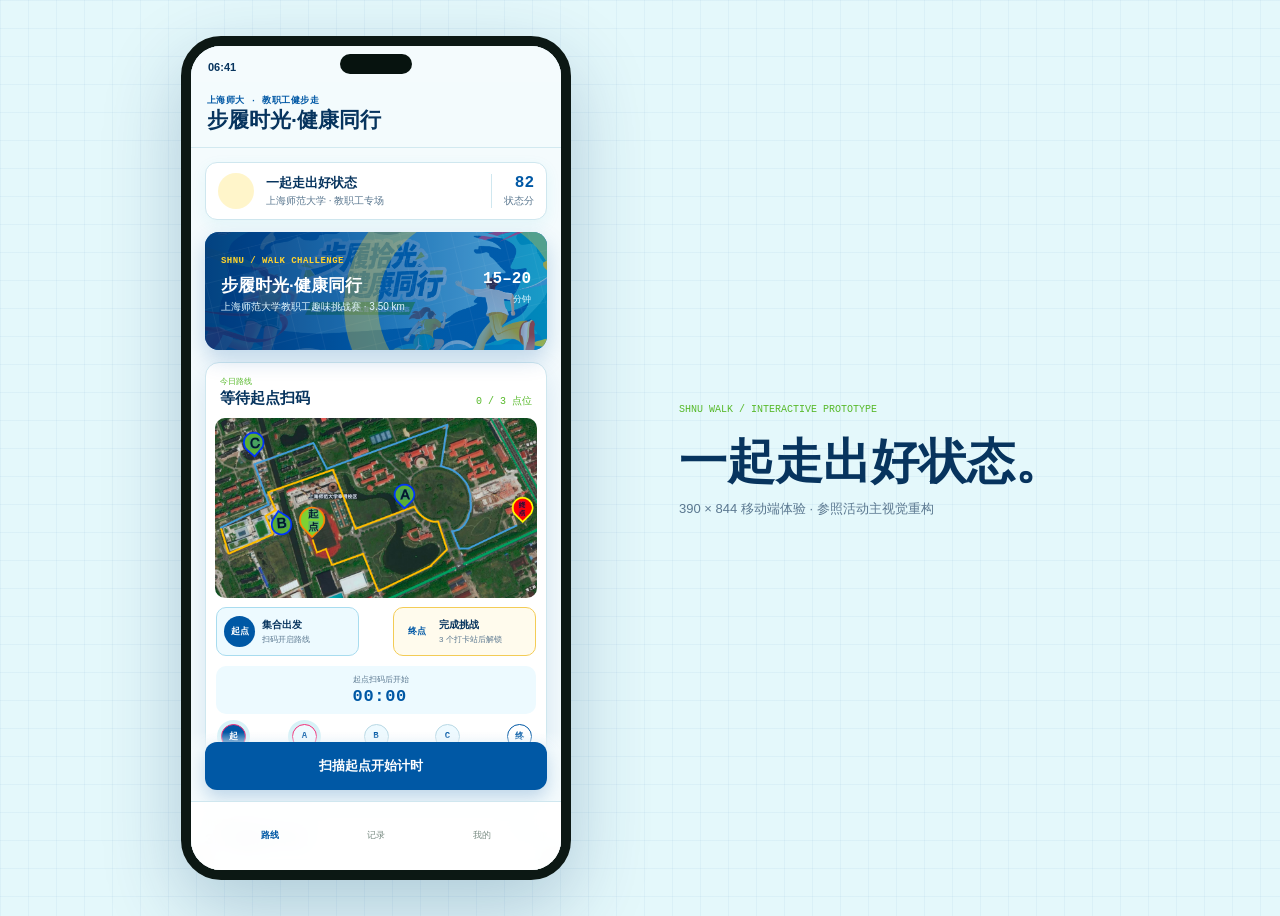
==== ui-prototype/index.html @ 73e2883b "feat: update health walk branding UI and check-in flow Migrate the mini program AppID and cloud envi" ====
<!doctype html>
<html lang="zh-CN">
  <head>
    <meta charset="UTF-8" />
    <meta name="viewport" content="width=device-width, initial-scale=1, viewport-fit=cover" />
    <meta name="theme-color" content="#f4fbfd" />
    <title>步履时光·健康同行</title>
    <link rel="stylesheet" href="./styles.css" />
  </head>
  <body>
    <main class="stage">
      <section class="phone" aria-label="步履时光·健康同行 H5 原型">
        <div class="phone-status" aria-hidden="true">
          <span id="statusTime">12:42</span>
          <div class="status-icons">
            <i data-lucide="signal"></i><i data-lucide="wifi"></i><i data-lucide="battery-full"></i>
          </div>
        </div>

        <div class="app-viewport" id="appViewport">
          <section class="screen is-active" data-screen="route" aria-label="活动路线">
            <header class="app-header">
              <div>
                <p class="eyebrow">上海师大 · 教职工健步走</p>
                <h1>步履时光·健康同行</h1>
              </div>
              <button class="icon-button avatar-button" data-action="profile" aria-label="打开个人中心" title="个人中心">
                <i data-lucide="user-round"></i>
              </button>
            </header>

            <div class="content route-content">
              <section class="weather-strip">
                <div class="weather-icon"><i data-lucide="sun"></i></div>
                <div>
                    <strong>一起走出好状态</strong>
                    <span>上海师范大学 · 教职工专场</span>
                </div>
                <div class="weather-score"><b>82</b><span>状态分</span></div>
              </section>

              <section class="challenge-banner">
                <div class="banner-copy">
                  <span class="mono-label">SHNU / WALK CHALLENGE</span>
                  <h2>步履时光·健康同行</h2>
                  <p>上海师范大学教职工趣味挑战赛 · 3.50 km</p>
                </div>
                <div class="time-badge"><b>15–20</b><span>分钟</span></div>
                <div class="banner-grid" aria-hidden="true"></div>
              </section>

              <section class="map-card">
                <div class="section-heading">
                  <div><span class="section-kicker">今日路线</span><h3 id="routeProgressTitle">准备出发</h3></div>
                  <span class="progress-count" id="progressCount">0 / 3 点位</span>
                </div>
                <div class="route-map" aria-label="上海师范大学校区健步走路线图">
                  <img class="route-map-image" src="./assets/shnu-route-map.png" alt="上海师范大学校区健步走路线图，含起点、三个趣味打卡站和终点" />
                </div>
                <div class="route-endpoints" aria-label="路线起终点">
                  <div class="endpoint-card endpoint-start"><span class="endpoint-badge">起点</span><div><strong>集合出发</strong><small>扫码开启路线</small></div></div>
                  <i class="endpoint-arrow" data-lucide="arrow-right" aria-hidden="true"></i>
                  <div class="endpoint-card endpoint-finish"><span class="endpoint-badge">终点</span><div><strong>完成挑战</strong><small>3 个打卡站后解锁</small></div></div>
                </div>
                <div class="route-timer" aria-live="polite"><i data-lucide="timer"></i><div><span id="timingStatus">起点扫码后开始</span><strong data-route-time>00:00</strong></div></div>
                <div class="route-flow" aria-label="完整打卡流程">
                  <span class="flow-node flow-start"><b>起</b><small>起点</small></span><i data-lucide="chevron-right"></i>
                  <span class="flow-node"><b>A</b><small>起步站</small></span><i data-lucide="chevron-right"></i>
                  <span class="flow-node"><b>B</b><small>途中站</small></span><i data-lucide="chevron-right"></i>
                  <span class="flow-node"><b>C</b><small>终点站</small></span><i data-lucide="chevron-right"></i>
                  <span class="flow-node flow-finish"><b>终</b><small>终点</small></span>
                </div>
                <div class="map-hint"><i data-lucide="scan-line"></i><span>起点 → A 起步站 → B 途中站 → C 终点站 → 终点</span></div>
              </section>

              <section class="station-section">
                <div class="section-heading compact">
                  <div><span class="section-kicker">沿途任务</span><h3>3 个趣味打卡点</h3></div>
                  <button class="text-button" data-action="demo-complete">演示完赛</button>
                </div>
                <div class="station-list" id="stationList"></div>
              </section>
            </div>

            <div class="sticky-cta">
              <button class="primary-button" data-action="start-route">
                <span id="routeCtaLabel">开始漫步</span><i data-lucide="arrow-up-right"></i>
              </button>
            </div>
          </section>

          <section class="screen" data-screen="upload" aria-label="照片上传">
            <header class="app-header sub-header">
              <button class="icon-button" data-action="back-route" aria-label="返回路线" title="返回"><i data-lucide="chevron-left"></i></button>
              <div class="sub-title"><h1>上传打卡照片</h1><p id="uploadSubtitle">点位 1 · 起步站：托球平衡挑战</p></div>
              <span class="header-step" id="uploadStep">1/3</span>
            </header>
            <div class="content upload-content">
              <section class="upload-intro">
                <span class="mono-label dark">CHECK-IN PHOTO / 拍照即完成</span>
                <h2>拍照上传，完成点位</h2>
                <p>扫码成功后直接拍照提交，无需额外步骤。</p>
              </section>
              <label class="photo-stage" for="photoInput" id="photoStage">
                <input id="photoInput" type="file" accept="image/*" capture="environment" hidden />
                <img id="photoPreview" alt="已选择的打卡照片预览" />
                <div class="photo-placeholder" id="photoPlaceholder">
                  <div class="photo-sun"></div>
                  <div class="photo-mountain mountain-one"></div>
                  <div class="photo-mountain mountain-two"></div>
                  <div class="mini-person"><span></span></div>
                  <div class="camera-prompt"><i data-lucide="camera"></i><strong>拍照或从相册选择</strong><span>JPG / PNG，单张不超过 10MB</span></div>
                </div>
              </label>
              <section class="photo-tips">
                <h3>拍照小贴士</h3>
                <div class="tips-grid">
                  <div><i data-lucide="focus"></i><span>现场清晰<br />人物完整</span></div>
                  <div><i data-lucide="users-round"></i><span>光线充足<br />画面稳定</span></div>
                  <div><i data-lucide="eye-off"></i><span>避开工牌<br />敏感信息</span></div>
                </div>
              </section>
              <label class="privacy-check"><input type="checkbox" id="privacyCheck" checked /><span class="checkmark"><i data-lucide="check"></i></span><span>仅用于本次健康打卡记录，不会公开展示</span></label>
            </div>
            <div class="sticky-cta">
              <button class="primary-button" data-action="submit-point"><span>上传并完成点位</span><i data-lucide="upload"></i></button>
            </div>
          </section>

          <section class="screen" data-screen="certificate" aria-label="完赛凭证">
            <header class="app-header sub-header">
              <button class="icon-button" data-action="back-route" aria-label="返回路线" title="返回"><i data-lucide="chevron-left"></i></button>
              <div class="sub-title"><h1>完赛凭证</h1><p>SHNU WALK 2026</p></div>
              <button class="icon-button" data-action="share" aria-label="分享凭证" title="分享"><i data-lucide="share-2"></i></button>
            </header>
            <div class="content certificate-content">
              <section class="certificate-card" id="certificateCard">
                <div class="certificate-top">
                  <span class="mono-label">SHNU WALK / CHALLENGE COMPLETE</span>
                  <h2>步履时光·健康同行</h2>
                  <p>上海师范大学教职工趣味挑战赛 · 3.50 km · 3/3 点位完成</p>
                  <div class="complete-seal"><i data-lucide="check"></i></div>
                </div>
                <div class="certificate-body">
                  <p class="certificate-id">PATCH-WALK-<span id="certificateId">260804</span></p>
                  <div class="score-big"><b>3/3</b><span>打卡完成</span></div>
                  <div class="certificate-stations" id="certificateStations"></div>
                  <p class="certificate-note">上海师大校园 · 一起走出好状态</p>
                  <div class="certificate-meta"><span>完成时间 <b id="completeTime">12:42</b></span><span>用时 <b id="completeDuration">00:00</b></span><span>路程 <b>3.50 km</b></span></div>
                  <div class="certificate-footer">HEALTH STATUS: RELEASED ✓</div>
                </div>
              </section>
              <div class="certificate-actions">
                <button class="secondary-button" data-action="download"><i data-lucide="download"></i><span>保存凭证</span></button>
                <button class="secondary-button" data-action="share"><i data-lucide="send"></i><span>分享给同事</span></button>
              </div>
              <button class="primary-button inline-primary" data-action="back-route"><span>返回活动首页</span><i data-lucide="home"></i></button>
            </div>
          </section>

          <section class="screen" data-screen="records" aria-label="运动记录">
            <header class="app-header">
              <div><p class="eyebrow">SHNU WALK LOG</p><h1>运动记录</h1></div>
              <button class="icon-button" aria-label="筛选记录" title="筛选"><i data-lucide="sliders-horizontal"></i></button>
            </header>
            <div class="content records-content">
              <section class="week-summary">
                <div class="summary-copy"><span>本周健康能量</span><strong id="weeklyEnergy">120</strong><small>ENERGY POINTS</small></div>
                <div class="energy-ring"><span id="ringValue">60%</span></div>
              </section>
              <section class="metric-grid">
                <div><i data-lucide="route"></i><strong id="totalDistance">0.0</strong><span>累计公里</span></div>
                <div><i data-lucide="flame"></i><strong id="totalCalories">68</strong><span>活力消耗</span></div>
                <div><i data-lucide="badge-check"></i><strong id="totalPoints">3</strong><span>完成点位</span></div>
              </section>
              <section class="calendar-panel">
                <div class="section-heading compact"><div><span class="section-kicker">AUGUST</span><h3>本月节奏</h3></div><span>2026.08</span></div>
                <div class="week-labels"><span>一</span><span>二</span><span>三</span><span>四</span><span>五</span><span>六</span><span>日</span></div>
                <div class="week-dots"><button>3</button><button class="today done">4</button><button>5</button><button>6</button><button>7</button><button>8</button><button>9</button></div>
              </section>
              <section class="history-section">
                <div class="section-heading compact"><div><span class="section-kicker">RECENT</span><h3>最近活动</h3></div></div>
                <article class="history-item">
                  <div class="history-date"><b>04</b><span>AUG</span></div>
                  <div><strong>步履时光·健康同行</strong><span>3.50 km · 45 分钟</span></div>
                  <span class="history-status">完成</span>
                </article>
                <article class="history-item muted">
                  <div class="history-date"><b>31</b><span>JUL</span></div>
                  <div><strong>园区活力路线</strong><span>2.80 km · 36 分钟</span></div>
                  <span class="history-status">完成</span>
                </article>
              </section>
            </div>
          </section>

          <section class="screen" data-screen="profile" aria-label="个人中心">
            <header class="app-header profile-header">
              <div><p class="eyebrow">SHNU WALK / 我的</p><h1>个人中心</h1></div>
              <button class="icon-button" aria-label="设置" title="设置"><i data-lucide="settings"></i></button>
            </header>
            <div class="content profile-content">
              <section class="profile-hero">
                <div class="large-avatar">林</div>
                <div><h2>林小跑</h2><p>产品设计部 · 活力探索者</p><span>连续打卡 6 天</span></div>
                <i data-lucide="chevron-right"></i>
              </section>
              <section class="level-panel">
                <div class="level-head"><span>当前等级</span><b>LV. 04 绿道行者</b></div>
                <div class="level-track"><span></span></div>
                <div class="level-foot"><span>680 / 800 活力值</span><span>距升级还差 120</span></div>
              </section>
              <section class="badge-section">
                <div class="section-heading compact"><div><span class="section-kicker">BADGES</span><h3>我的徽章</h3></div><span>5 枚</span></div>
                <div class="badge-grid">
                  <div><span class="badge-icon lime"><i data-lucide="footprints"></i></span><b>初次出发</b></div>
                  <div><span class="badge-icon blue"><i data-lucide="zap"></i></span><b>能量满格</b></div>
                  <div><span class="badge-icon coral"><i data-lucide="sunrise"></i></span><b>晨光同行</b></div>
                  <div><span class="badge-icon locked"><i data-lucide="lock-keyhole"></i></span><b>等待解锁</b></div>
                </div>
              </section>
              <section class="settings-list">
                <button><span class="setting-icon"><i data-lucide="bell"></i></span><span>活动提醒</span><small>工作日 12:15</small><i data-lucide="chevron-right"></i></button>
                <button><span class="setting-icon"><i data-lucide="shield"></i></span><span>隐私与照片</span><small>仅自己可见</small><i data-lucide="chevron-right"></i></button>
                <button data-action="reset-progress"><span class="setting-icon"><i data-lucide="rotate-ccw"></i></span><span>重置演示进度</span><small>重新体验流程</small><i data-lucide="chevron-right"></i></button>
              </section>
            </div>
          </section>
        </div>

        <nav class="bottom-nav" id="bottomNav" aria-label="主导航">
          <button class="is-active" data-tab="route"><i data-lucide="map"></i><span>路线</span></button>
          <button data-tab="records"><i data-lucide="chart-no-axes-column-increasing"></i><span>记录</span></button>
          <button data-tab="profile"><i data-lucide="user-round"></i><span>我的</span></button>
        </nav>

        <div class="sheet-backdrop" id="sheetBackdrop"></div>
        <section class="bottom-sheet" id="scanSheet" aria-modal="true" role="dialog" aria-labelledby="scanTitle">
          <div class="sheet-handle"></div>
          <button class="sheet-close icon-button" data-action="close-sheet" aria-label="关闭" title="关闭"><i data-lucide="x"></i></button>
          <div class="scan-visual">
            <div class="scan-phone"><i data-lucide="scan-line"></i><span class="scan-chip">QR</span></div>
            <span class="scan-wave wave-1"></span><span class="scan-wave wave-2"></span><span class="scan-wave wave-3"></span>
          </div>
          <span class="mono-label dark">QR SCAN / CHECK IN</span>
          <h2 id="scanTitle">扫描点位二维码</h2>
          <p id="scanDescription">请对准当前点位标牌上的二维码，扫码成功后直接拍照上传。</p>
          <button class="primary-button" data-action="simulate-scan"><span id="scanActionLabel">模拟扫码打卡</span><i data-lucide="scan-line"></i></button>
          <button class="sheet-link" data-action="close-sheet">返回路线</button>
        </section>

        <section class="bottom-sheet success-sheet" id="successSheet" aria-modal="true" role="dialog" aria-labelledby="successTitle">
          <div class="sheet-handle"></div>
          <div class="success-mark"><i data-lucide="check"></i></div>
          <span class="mono-label dark">POINT CLEARED</span>
          <h2 id="successTitle">点位完成</h2>
          <p id="successDescription">照片已上传，继续沿路线前往下一站。</p>
          <div class="success-progress"><span id="successProgressBar"></span></div>
          <button class="primary-button" data-action="continue-route"><span id="continueLabel">查看下一站</span><i data-lucide="arrow-right"></i></button>
        </section>

        <div class="toast" id="toast" role="status"><i data-lucide="check-circle-2"></i><span>已完成</span></div>
      </section>
      <aside class="prototype-note">
        <span>SHNU WALK / INTERACTIVE PROTOTYPE</span>
        <strong>一起走出好状态。</strong>
        <p>390 × 844 移动端体验 · 参照活动主视觉重构</p>
      </aside>
    </main>

    <script src="./assets/lucide.min.js"></script>
    <script src="./app.js"></script>
  </body>
</html>
---- ui-prototype/styles.css ----
:root {
  --ink: #07345e;
  --deep: #0058a5;
  --green: #57b92a;
  --lime: #ffd22e;
  --lime-soft: #fff2ad;
  --mint: #d9f4f7;
  --paper: #f4fbfd;
  --white: #ffffff;
  --line: #cfe7ef;
  --muted: #5b7890;
  --coral: #f32d79;
  --blue: #21b9d2;
  --sky: #80c0e0;
  --orange: #f3a20a;
  --cream: #fff5ca;
  --shadow: 0 10px 28px rgba(0, 88, 165, 0.13);
  --sans: "Noto Sans SC", "Microsoft YaHei", sans-serif;
  --mono: "DM Mono", Consolas, monospace;
}

* { box-sizing: border-box; }
html, body { margin: 0; min-height: 100%; background: #dff5fa; color: var(--ink); font-family: var(--sans); letter-spacing: 0; }
button, input { font: inherit; }
button { color: inherit; }
svg { display: block; }

.stage {
  min-height: 100vh;
  display: grid;
  grid-template-columns: minmax(390px, 430px) minmax(240px, 420px);
  align-items: center;
  justify-content: center;
  gap: 68px;
  padding: 36px;
  background-color: #e4f8fb;
  background-image: linear-gradient(rgba(0, 88, 165, 0.045) 1px, transparent 1px), linear-gradient(90deg, rgba(0, 88, 165, 0.045) 1px, transparent 1px);
  background-size: 28px 28px;
  overflow: hidden;
}

.phone {
  position: relative;
  width: min(390px, calc(100vw - 28px));
  height: min(844px, calc(100vh - 44px));
  min-height: 650px;
  overflow: hidden;
  border: 10px solid #0c1814;
  border-radius: 40px;
  background: var(--paper);
  box-shadow: 0 28px 80px rgba(0, 55, 105, 0.24), 0 2px 0 #2f688b inset;
}

.phone::before {
  content: "";
  position: absolute;
  z-index: 30;
  top: 8px;
  left: 50%;
  width: 72px;
  height: 20px;
  transform: translateX(-50%);
  border-radius: 12px;
  background: #07130f;
}

.phone-status {
  position: absolute;
  inset: 0 0 auto 0;
  z-index: 25;
  height: 36px;
  display: flex;
  align-items: center;
  justify-content: space-between;
  padding: 5px 17px 0;
  font-size: 11px;
  font-weight: 700;
  pointer-events: none;
}

.status-icons { display: flex; gap: 5px; align-items: center; }
.status-icons svg { width: 14px; height: 14px; stroke-width: 2.5; }

.app-viewport { position: absolute; inset: 0; overflow: hidden; background: var(--paper); }
.screen { position: absolute; inset: 0; display: none; overflow-y: auto; overscroll-behavior: contain; scrollbar-width: none; padding: 36px 0 102px; background: var(--paper); }
.screen::-webkit-scrollbar { display: none; }
.screen.is-active { display: block; animation: screen-in 260ms ease both; }
@keyframes screen-in { from { opacity: 0; transform: translateX(8px); } to { opacity: 1; transform: translateX(0); } }

.app-header { height: 66px; display: flex; align-items: center; justify-content: space-between; padding: 7px 16px 8px; background: rgba(244, 251, 253, 0.94); border-bottom: 1px solid rgba(207, 231, 239, 0.9); }
.app-header h1 { margin: 2px 0 0; font-size: 21px; line-height: 1.15; font-weight: 800; }
.eyebrow, .mono-label { margin: 0; font-family: var(--mono); font-size: 9px; line-height: 1.2; font-weight: 700; color: var(--deep); text-transform: uppercase; letter-spacing: .05em; }
.mono-label { color: var(--lime); }
.mono-label.dark { color: var(--green); }

.icon-button { flex: 0 0 auto; width: 36px; height: 36px; display: grid; place-items: center; padding: 0; border: 1px solid var(--line); border-radius: 50%; background: var(--white); cursor: pointer; }
.icon-button svg { width: 18px; height: 18px; stroke-width: 2.25; }
.avatar-button { border-color: transparent; background: var(--yellow); color: var(--deep); }
.content { padding: 14px 14px 18px; }

.weather-strip { display: grid; grid-template-columns: 38px 1fr auto; gap: 10px; align-items: center; padding: 10px 12px; margin-bottom: 12px; border: 1px solid var(--line); border-radius: 12px; background: var(--white); box-shadow: 0 5px 15px rgba(33, 185, 210, .08); }
.weather-icon { width: 36px; height: 36px; display: grid; place-items: center; color: var(--orange); background: var(--cream); border-radius: 50%; }
.weather-icon svg { width: 19px; }
.weather-strip strong { display: block; font-size: 13px; }
.weather-strip span { display: block; margin-top: 2px; font-size: 10px; color: var(--muted); }
.weather-score { text-align: right; border-left: 1px solid var(--line); padding-left: 12px; }
.weather-score b { display: block; font: 700 16px var(--mono); color: var(--deep); }

.challenge-banner { position: relative; min-height: 118px; overflow: hidden; display: flex; justify-content: space-between; align-items: flex-start; padding: 17px 16px; margin-bottom: 12px; border: 0; border-radius: 14px; color: white; background: var(--deep); box-shadow: 0 9px 22px rgba(0, 88, 165, .22); }
.challenge-banner::before { content: ""; position: absolute; inset: 0; background: linear-gradient(90deg, rgba(0, 50, 115, .9) 0%, rgba(0, 88, 165, .76) 52%, rgba(0, 88, 165, .34)), url("./assets/shnu-hero.png") center / cover; opacity: .92; }
.challenge-banner::after { content: ""; position: absolute; right: -45px; bottom: -80px; width: 180px; height: 180px; border-radius: 50%; border: 34px solid rgba(255, 210, 46, 0.32); }
.banner-copy { position: relative; z-index: 2; max-width: 246px; }
.banner-copy h2 { margin: 8px 0 4px; font-size: 17px; line-height: 1.25; }
.banner-copy p { margin: 0; color: #e2f7ff; font-size: 10px; }
.time-badge { position: relative; z-index: 2; padding-top: 21px; text-align: right; }
.time-badge b { display: block; font: 700 16px var(--mono); color: var(--yellow); }
.time-badge span { font-size: 9px; color: #e2f7ff; }
.banner-grid { position: absolute; inset: 0; opacity: .12; background-image: linear-gradient(rgba(255,255,255,.4) 1px, transparent 1px), linear-gradient(90deg, rgba(255,255,255,.4) 1px, transparent 1px); background-size: 20px 20px; transform: rotate(-14deg) scale(1.25); }

.map-card { overflow: hidden; margin-bottom: 16px; border: 1px solid var(--line); border-radius: 14px; background: var(--white); box-shadow: var(--shadow); }
.section-heading { display: flex; align-items: flex-end; justify-content: space-between; padding: 13px 14px 10px; }
.section-heading.compact { padding: 0 0 10px; }
.section-heading h3 { margin: 2px 0 0; font-size: 15px; }
.section-kicker { display: block; font: 500 8px var(--mono); color: var(--green); }
.progress-count { font: 500 10px var(--mono); color: var(--green); }
.route-map { position: relative; aspect-ratio: 992 / 554; height: auto; margin: 0 9px; overflow: hidden; border-radius: 10px; background: #dcefe4; }
.route-map-image { display: block; width: 100%; height: 100%; object-fit: cover; }
.route-endpoints { display: grid; grid-template-columns: 1fr 22px 1fr; align-items: center; gap: 6px; padding: 9px 10px 2px; }
.endpoint-card { display: flex; align-items: center; gap: 7px; min-width: 0; padding: 8px 7px; border: 1px solid var(--line); border-radius: 10px; background: #f8fdff; }
.endpoint-card.endpoint-start { border-color: #a9dcef; background: #edfaff; }
.endpoint-card.endpoint-finish { border-color: #f3cc56; background: #fffbed; }
.endpoint-badge { flex: 0 0 auto; display: grid; place-items: center; width: 31px; height: 31px; border-radius: 50%; color: white; background: var(--deep); font-size: 9px; font-weight: 800; }
.endpoint-finish .endpoint-badge { color: var(--deep); background: var(--yellow); }
.endpoint-card strong, .endpoint-card small { display: block; overflow: hidden; white-space: nowrap; text-overflow: ellipsis; }
.endpoint-card strong { font-size: 10px; }
.endpoint-card small { margin-top: 2px; color: var(--muted); font-size: 8px; }
.endpoint-arrow { width: 17px; justify-self: center; color: var(--coral); }
.route-map svg { width: 100%; height: 100%; }
.map-river { fill: #9bdceb; opacity: .75; }
.map-path { fill: none; stroke: white; stroke-width: 6; stroke-linecap: round; opacity: .9; }
.route-under { fill: none; stroke: white; stroke-width: 12; stroke-linejoin: round; stroke-linecap: round; }
.route-line { fill: none; stroke: var(--coral); stroke-width: 5; stroke-linejoin: round; stroke-linecap: round; stroke-dasharray: 7 5; animation: route-flow 12s linear infinite; }
@keyframes route-flow { to { stroke-dashoffset: -120; } }
.station-marker circle { fill: var(--lime); stroke: white; stroke-width: 4; transition: fill 200ms ease; }
.station-marker text, .start-marker text { fill: var(--deep); font: 700 12px var(--sans); text-anchor: middle; }
.station-marker.is-done circle { fill: var(--deep); }
.station-marker.is-done text { fill: white; }
.station-marker.is-current circle { animation: marker-pulse 1.8s ease infinite; }
@keyframes marker-pulse { 50% { stroke-width: 9; stroke-opacity: .45; } }
.start-marker circle { fill: var(--deep); stroke: white; stroke-width: 4; }
.start-marker text { fill: white; }
.map-label { fill: #5f796f; font: 600 8px var(--sans); }
.map-compass { position: absolute; top: 10px; right: 10px; width: 30px; height: 30px; display: grid; place-items: center; border-radius: 50%; color: var(--deep); background: rgba(255,255,255,.9); }
.map-compass svg { width: 15px; }
.map-hint { display: flex; align-items: center; justify-content: center; gap: 7px; padding: 11px; font-size: 10px; color: var(--muted); }
.map-hint svg { width: 14px; color: var(--deep); }
.route-timer { display: flex; align-items: center; justify-content: center; gap: 9px; margin: 8px 10px 0; padding: 8px 10px; border-radius: 10px; color: var(--deep); background: #edfaff; }
.route-timer > svg { width: 17px; color: var(--coral); }
.route-timer span, .route-timer strong { display: block; }
.route-timer span { font-size: 8px; color: var(--muted); }
.route-timer strong { margin-top: 2px; font: 700 17px var(--mono); letter-spacing: .04em; }
.route-flow { display: flex; align-items: flex-start; justify-content: space-between; gap: 2px; padding: 10px 12px 2px; }
.route-flow > svg { flex: 0 0 auto; width: 11px; margin-top: 9px; color: #a0bbca; }
.flow-node { display: grid; justify-items: center; gap: 3px; min-width: 30px; color: var(--muted); }
.flow-node b { display: grid; place-items: center; width: 25px; height: 25px; border: 1px solid #b8d8e4; border-radius: 50%; color: var(--deep); background: #eefaff; font: 700 9px var(--mono); }
.flow-node small { font-size: 7px; white-space: nowrap; }
.flow-start b { color: white; border-color: var(--deep); background: var(--deep); }
.flow-finish b { color: var(--deep); border-color: var(--yellow); background: var(--yellow); }
.flow-node.is-done b { color: white; border-color: var(--green); background: var(--green); }
.flow-node.is-current b { box-shadow: 0 0 0 4px rgba(33,185,210,.18); border-color: var(--coral); }
.flow-finish.is-done b { color: var(--deep); border-color: var(--yellow); background: var(--yellow); }

.text-button { padding: 5px 0; border: 0; background: none; color: var(--green); font-size: 10px; cursor: pointer; }
.station-list { display: grid; gap: 8px; }
.station-card { display: grid; grid-template-columns: 38px 1fr auto; align-items: center; gap: 10px; padding: 11px; border: 1px solid var(--line); border-radius: 12px; background: var(--white); cursor: pointer; transition: 180ms ease; }
.station-card:hover { border-color: #a9c5b7; transform: translateY(-1px); }
.station-card.is-locked { opacity: .58; cursor: default; }
.station-number { width: 36px; height: 36px; display: grid; place-items: center; border-radius: 50%; background: var(--lime-soft); color: var(--deep); font: 700 12px var(--mono); }
.station-card.is-done .station-number { color: white; background: var(--deep); }
.station-info strong { display: block; font-size: 13px; }
.station-info span { display: block; margin-top: 3px; font-size: 9px; color: var(--muted); }
.station-meta { text-align: right; }
.station-meta b { display: block; font: 500 9px var(--mono); color: var(--green); }
.station-meta span { display: block; margin-top: 4px; font-size: 9px; color: var(--muted); }

.sticky-cta { position: absolute; z-index: 10; left: 0; right: 0; bottom: 68px; padding: 10px 14px 12px; background: linear-gradient(transparent, var(--paper) 26%); }
.phone.detail-mode .sticky-cta { bottom: 0; padding-bottom: 16px; }
.phone.detail-mode .screen { padding-bottom: 78px; }
.primary-button { width: 100%; min-height: 48px; display: flex; align-items: center; justify-content: center; gap: 10px; padding: 11px 18px; border: 0; border-radius: 12px; color: white; background: var(--deep); font-size: 13px; font-weight: 700; box-shadow: 0 8px 18px rgba(0, 88, 165, .22); cursor: pointer; }
.primary-button:hover { background: #004683; }
.primary-button:active { transform: translateY(1px); }
.primary-button svg { width: 17px; height: 17px; }

.bottom-nav { position: absolute; z-index: 20; left: 0; right: 0; bottom: 0; height: 69px; display: grid; grid-template-columns: repeat(3, 1fr); padding: 6px 26px 10px; border-top: 1px solid var(--line); background: rgba(255,255,255,.96); backdrop-filter: blur(12px); }
.bottom-nav.is-hidden { display: none; }
.bottom-nav button { position: relative; display: flex; flex-direction: column; align-items: center; justify-content: center; gap: 3px; border: 0; background: none; color: #788b82; font-size: 9px; cursor: pointer; }
.bottom-nav button::before { content: ""; position: absolute; top: 0; width: 20px; height: 3px; background: transparent; border-radius: 2px; }
.bottom-nav button.is-active { color: var(--deep); font-weight: 700; }
.bottom-nav button.is-active::before { background: var(--yellow); }
.bottom-nav svg { width: 19px; height: 19px; }

.sub-header { display: grid; grid-template-columns: 36px 1fr 36px; gap: 9px; }
.sub-title { min-width: 0; }
.sub-title h1 { overflow: hidden; white-space: nowrap; text-overflow: ellipsis; font-size: 15px; }
.sub-title p { overflow: hidden; white-space: nowrap; text-overflow: ellipsis; margin: 3px 0 0; color: var(--muted); font-size: 9px; }
.header-step { place-self: center; font: 500 10px var(--mono); color: var(--green); }
.detail-content { padding-top: 12px; }
.checkpoint-status { height: 38px; display: flex; align-items: center; justify-content: space-between; padding: 0 12px; border-radius: 12px 12px 0 0; color: #dff8ff; background: var(--deep); font: 500 8px var(--mono); }
.checkpoint-status > div { display: flex; align-items: center; gap: 7px; }
.checkpoint-status svg { width: 15px; color: var(--lime); }
.live-dot { width: 6px; height: 6px; border-radius: 50%; background: var(--lime); box-shadow: 0 0 0 4px rgba(255,210,46,.16); }
.upload-content { padding-top: 18px; }
.upload-intro h2 { margin: 8px 0 5px; font-size: 19px; }
.upload-intro p { margin: 0 0 14px; color: var(--muted); font-size: 10px; }
.photo-stage { position: relative; display: block; overflow: hidden; width: 100%; aspect-ratio: 4 / 4.3; border: 1px dashed #7cc9d8; border-radius: 12px; background: #e4f7fa; cursor: pointer; }
#photoPreview { display: none; width: 100%; height: 100%; object-fit: cover; }
.photo-stage.has-photo #photoPreview { display: block; }
.photo-stage.has-photo .photo-placeholder { display: none; }
.photo-placeholder { position: absolute; inset: 0; overflow: hidden; }
.photo-sun { position: absolute; top: 34px; right: 39px; width: 45px; height: 45px; border-radius: 50%; background: var(--yellow); }
.photo-mountain { position: absolute; bottom: 0; width: 260px; height: 190px; transform: rotate(45deg); background: #91d7e8; }
.mountain-one { left: -91px; bottom: -105px; }
.mountain-two { right: -101px; bottom: -130px; background: var(--blue); }
.mini-person { position: absolute; z-index: 3; left: 50%; bottom: 80px; width: 75px; height: 128px; transform: translateX(-50%); border: 4px solid var(--ink); border-radius: 28px 28px 8px 8px; background: var(--orange); }
.mini-person::before { content: ""; position: absolute; top: -48px; left: 12px; width: 44px; height: 46px; border-radius: 50%; border: 4px solid var(--ink); background: #ffc3a6; }
.mini-person span::before, .mini-person span::after { content: ""; position: absolute; top: 27px; width: 80px; height: 22px; border: 4px solid var(--ink); border-radius: 20px; background: #ffc3a6; }
.mini-person span::before { right: 49px; transform: rotate(-35deg); }
.mini-person span::after { left: 49px; transform: rotate(35deg); }
.camera-prompt { position: absolute; z-index: 5; left: 16px; right: 16px; bottom: 14px; display: grid; grid-template-columns: 40px 1fr; column-gap: 9px; padding: 10px; border-radius: 10px; color: white; background: rgba(0, 69, 132, .92); }
.camera-prompt svg { grid-row: span 2; align-self: center; justify-self: center; width: 22px; }
.camera-prompt strong { font-size: 11px; }
.camera-prompt span { font-size: 8px; color: #d9f4fb; }
.photo-tips { margin-top: 14px; }
.photo-tips h3 { margin: 0 0 9px; font-size: 12px; }
.tips-grid { display: grid; grid-template-columns: repeat(3, 1fr); gap: 8px; }
.tips-grid div { display: flex; align-items: center; gap: 7px; padding: 9px 7px; border: 1px solid var(--line); border-radius: 10px; background: white; font-size: 8px; line-height: 1.5; }
.tips-grid svg { flex: 0 0 auto; width: 16px; color: var(--green); }
.privacy-check { display: flex; gap: 8px; align-items: center; margin-top: 13px; color: var(--muted); font-size: 9px; cursor: pointer; }
.privacy-check input { position: absolute; opacity: 0; }
.checkmark { flex: 0 0 auto; width: 18px; height: 18px; display: grid; place-items: center; border: 1px solid var(--green); border-radius: 4px; background: var(--green); color: white; }
.checkmark svg { width: 12px; }
.privacy-check input:not(:checked) + .checkmark { color: transparent; background: white; }

.certificate-content { padding-top: 12px; }
.certificate-card { overflow: hidden; border: 1px solid var(--line); border-radius: 14px; background: white; box-shadow: var(--shadow); }
.certificate-top { position: relative; min-height: 135px; padding: 20px 18px; color: white; background: var(--deep); }
.certificate-top::before, .certificate-top::after { content: ""; position: absolute; width: 160px; height: 80px; border-radius: 50%; background: rgba(255,210,46,.2); }
.certificate-top::before { left: -50px; bottom: -32px; }
.certificate-top::after { right: -20px; top: -40px; }
.certificate-top h2 { position: relative; margin: 15px 0 5px; font-size: 17px; }
.certificate-top p { position: relative; margin: 0; font-size: 9px; color: #d5f2fb; }
.complete-seal { position: absolute; z-index: 2; top: 45px; right: 20px; width: 53px; height: 53px; display: grid; place-items: center; border-radius: 50%; color: var(--deep); background: var(--yellow); }
.complete-seal svg { width: 30px; height: 30px; stroke-width: 3.5; }
.certificate-body { padding: 20px 18px 15px; text-align: center; }
.certificate-id { margin: 0; font: 500 9px var(--mono); color: var(--green); }
.score-big { margin: 16px 0; }
.score-big b { display: block; font: 500 42px var(--mono); line-height: 1; }
.score-big span { display: block; margin-top: 7px; font-size: 15px; font-weight: 700; }
.certificate-stations { display: grid; gap: 8px; padding: 11px; border-radius: 10px; text-align: left; background: #edf8fb; }
.certificate-station { display: grid; grid-template-columns: 20px 1fr auto; gap: 7px; align-items: center; font-size: 9px; }
.certificate-station b { width: 20px; height: 20px; display: grid; place-items: center; border-radius: 50%; background: var(--yellow); color: var(--deep); font: 700 8px var(--mono); }
.certificate-station span:last-child { color: var(--green); font-size: 8px; font-weight: 700; }
.certificate-note { margin: 16px 0 8px; font-size: 8px; color: var(--muted); }
.certificate-meta { display: flex; justify-content: center; gap: 12px; font-size: 9px; color: var(--green); }
.certificate-footer { margin-top: 14px; padding-top: 10px; border-top: 1px solid var(--line); font: 400 7px var(--mono); color: #85978f; }
.certificate-actions { display: grid; grid-template-columns: 1fr 1fr; gap: 8px; margin-top: 10px; }
.secondary-button { min-height: 45px; display: flex; align-items: center; justify-content: center; gap: 7px; border: 1px solid var(--line); border-radius: 8px; background: white; font-size: 10px; font-weight: 600; cursor: pointer; }
.secondary-button svg { width: 16px; color: var(--green); }
.inline-primary { margin-top: 9px; }

.records-content, .profile-content { padding-top: 18px; }
.week-summary { min-height: 142px; display: flex; align-items: center; justify-content: space-between; padding: 20px; border-radius: 14px; color: white; background: var(--deep); }
.summary-copy > span { display: block; font-size: 10px; color: #c2ded3; }
.summary-copy strong { display: block; margin: 3px 0; font: 700 38px var(--mono); color: var(--yellow); }
.summary-copy small { font: 500 8px var(--mono); color: #b1d0c4; }
.energy-ring { --p: 60%; width: 84px; height: 84px; display: grid; place-items: center; border-radius: 50%; background: conic-gradient(var(--lime) var(--p), rgba(255,255,255,.16) 0); }
.energy-ring::before { content: ""; grid-area: 1/1; width: 62px; height: 62px; border-radius: 50%; background: var(--deep); }
.energy-ring span { z-index: 1; grid-area: 1/1; font: 500 12px var(--mono); }
.metric-grid { display: grid; grid-template-columns: repeat(3, 1fr); gap: 8px; margin: 10px 0 18px; }
.metric-grid div { min-width: 0; padding: 12px 9px; border: 1px solid var(--line); border-radius: 10px; background: white; }
.metric-grid svg { width: 17px; color: var(--green); }
.metric-grid strong { display: block; margin: 8px 0 2px; font: 500 17px var(--mono); }
.metric-grid span { font-size: 8px; color: var(--muted); }
.calendar-panel { padding: 13px; border: 1px solid var(--line); border-radius: 10px; background: white; }
.calendar-panel .section-heading { align-items: center; }
.calendar-panel .section-heading > span { font: 500 9px var(--mono); color: var(--muted); }
.week-labels, .week-dots { display: grid; grid-template-columns: repeat(7, 1fr); text-align: center; }
.week-labels span { font-size: 8px; color: var(--muted); }
.week-dots button { width: 29px; height: 29px; place-self: center; margin-top: 6px; border: 0; border-radius: 50%; background: transparent; font: 500 10px var(--mono); }
.week-dots .today { color: white; background: var(--deep); box-shadow: 0 0 0 4px var(--mint); }
.week-dots .done::after { content: ""; display: block; width: 4px; height: 4px; margin: 2px auto 0; border-radius: 50%; background: var(--lime); }
.history-section { margin-top: 18px; }
.history-item { display: grid; grid-template-columns: 40px 1fr auto; align-items: center; gap: 9px; padding: 11px 0; border-bottom: 1px solid var(--line); }
.history-item.muted { opacity: .65; }
.history-date { width: 38px; height: 44px; display: grid; place-items: center; align-content: center; border-radius: 6px; background: var(--mint); }
.history-date b { font: 500 15px var(--mono); }
.history-date span { font: 500 7px var(--mono); color: var(--green); }
.history-item > div:nth-child(2) strong { display: block; font-size: 11px; }
.history-item > div:nth-child(2) span { display: block; margin-top: 3px; font-size: 8px; color: var(--muted); }
.history-status { font-size: 8px; color: var(--green); }

.profile-hero { display: grid; grid-template-columns: 58px 1fr 18px; gap: 12px; align-items: center; padding: 15px; border-radius: 14px; color: white; background: var(--deep); }
.large-avatar { width: 56px; height: 56px; display: grid; place-items: center; border: 2px solid rgba(255,255,255,.8); border-radius: 50%; color: var(--deep); background: var(--yellow); font-size: 18px; font-weight: 800; }
.profile-hero h2 { margin: 0; font-size: 17px; }
.profile-hero p { margin: 3px 0 5px; color: #c2ded3; font-size: 9px; }
.profile-hero span { padding: 3px 7px; border-radius: 10px; color: var(--lime); background: rgba(255,210,46,.16); font-size: 8px; }
.profile-hero > svg { width: 17px; color: #b6d7ca; }
.level-panel { padding: 13px; margin-top: 10px; border: 1px solid var(--line); border-radius: 8px; background: white; }
.level-head, .level-foot { display: flex; justify-content: space-between; align-items: center; }
.level-head span { font-size: 9px; color: var(--muted); }
.level-head b { font: 500 10px var(--mono); color: var(--green); }
.level-track { height: 6px; overflow: hidden; margin: 10px 0 7px; border-radius: 3px; background: #e4ebe7; }
.level-track span { display: block; width: 85%; height: 100%; background: linear-gradient(90deg, var(--green), var(--lime)); }
.level-foot { font-size: 8px; color: var(--muted); }
.badge-section { margin-top: 18px; }
.badge-grid { display: grid; grid-template-columns: repeat(4, 1fr); gap: 8px; }
.badge-grid > div { text-align: center; }
.badge-icon { width: 52px; height: 52px; display: grid; place-items: center; margin: 0 auto 6px; border: 1px solid #c9d9cf; border-radius: 50%; color: var(--deep); background: var(--lime-soft); }
.badge-icon.blue { background: #daf5fb; color: #167389; }
.badge-icon.coral { background: #ffe0eb; color: var(--coral); }
.badge-icon.locked { background: #e9ecea; color: #98a29d; }
.badge-icon svg { width: 21px; }
.badge-grid b { display: block; font-size: 8px; }
.settings-list { margin-top: 18px; overflow: hidden; border: 1px solid var(--line); border-radius: 8px; background: white; }
.settings-list button { width: 100%; min-height: 50px; display: grid; grid-template-columns: 30px 1fr auto 15px; align-items: center; gap: 8px; padding: 8px 11px; border: 0; border-bottom: 1px solid var(--line); background: white; text-align: left; font-size: 10px; cursor: pointer; }
.settings-list button:last-child { border-bottom: 0; }
.setting-icon { width: 28px; height: 28px; display: grid; place-items: center; border-radius: 50%; color: var(--green); background: var(--mint); }
.setting-icon svg { width: 14px; }
.settings-list small { font-size: 8px; color: var(--muted); }
.settings-list button > svg { width: 14px; color: var(--muted); }

.sheet-backdrop { position: absolute; z-index: 40; inset: 0; display: none; background: rgba(5,24,18,.48); backdrop-filter: blur(2px); }
.sheet-backdrop.is-open { display: block; animation: fade-in 180ms ease both; }
@keyframes fade-in { from { opacity: 0; } }
.bottom-sheet { position: absolute; z-index: 45; left: 0; right: 0; bottom: 0; display: none; padding: 15px 18px 24px; border-radius: 20px 20px 0 0; background: white; text-align: center; box-shadow: 0 -16px 50px rgba(0,40,30,.18); }
.bottom-sheet.is-open { display: block; animation: sheet-up 260ms cubic-bezier(.2,.8,.2,1) both; }
@keyframes sheet-up { from { transform: translateY(100%); } }
.sheet-handle { width: 42px; height: 4px; margin: 0 auto 12px; border-radius: 2px; background: #d3ddd7; }
.sheet-close { position: absolute; top: 15px; right: 16px; }
.scan-visual { position: relative; width: 180px; height: 130px; margin: 4px auto 4px; }
.scan-phone { position: absolute; z-index: 2; left: 18px; bottom: 4px; width: 73px; height: 118px; display: grid; place-items: center; border: 5px solid var(--ink); border-radius: 16px; color: var(--green); background: var(--paper); transform: rotate(-7deg); }
.scan-phone > svg { width: 30px; }
.scan-chip { position: absolute; right: -58px; top: 36px; width: 58px; height: 48px; display: grid; place-items: center; border: 3px solid var(--deep); border-radius: 8px; color: white; background: var(--green); font: 500 10px var(--mono); }
.scan-wave { position: absolute; right: 17px; top: 45px; width: 50px; height: 50px; border: 3px solid var(--lime); border-left-color: transparent; border-bottom-color: transparent; border-radius: 50%; transform: rotate(45deg); }
.wave-1 { animation: scan-wave 1.5s ease-out infinite; }
.wave-2 { animation: scan-wave 1.5s .4s ease-out infinite; }
.wave-3 { animation: scan-wave 1.5s .8s ease-out infinite; }
@keyframes scan-wave { from { opacity: 1; transform: rotate(45deg) scale(.45); } to { opacity: 0; transform: rotate(45deg) scale(1.3); } }
.bottom-sheet h2 { margin: 8px 0 5px; font-size: 20px; }
.bottom-sheet > p { margin: 0 auto 17px; max-width: 300px; color: var(--muted); font-size: 10px; line-height: 1.6; }
.sheet-link { margin-top: 11px; border: 0; background: none; color: var(--green); font-size: 9px; text-decoration: underline; cursor: pointer; }
.success-sheet { padding-top: 22px; }
.success-mark { width: 66px; height: 66px; display: grid; place-items: center; margin: 6px auto 12px; border-radius: 50%; color: white; background: var(--green); box-shadow: 0 0 0 10px var(--mint); }
.success-mark svg { width: 34px; stroke-width: 3.2; }
.success-progress { overflow: hidden; height: 7px; margin: 0 0 18px; border-radius: 4px; background: #e4ebe7; }
.success-progress span { display: block; width: 33%; height: 100%; background: linear-gradient(90deg, var(--green), var(--lime)); transition: width .4s ease; }
.toast { position: absolute; z-index: 70; left: 50%; bottom: 92px; display: none; align-items: center; gap: 7px; padding: 10px 14px; border-radius: 20px; color: white; background: rgba(16,45,37,.94); font-size: 10px; transform: translateX(-50%); box-shadow: var(--shadow); }
.toast.is-visible { display: flex; animation: toast-in 240ms ease both; }
@keyframes toast-in { from { opacity: 0; transform: translate(-50%, 8px); } }
.toast svg { width: 15px; color: var(--lime); }
.spin { animation: spin 900ms linear infinite; }
@keyframes spin { to { transform: rotate(360deg); } }

.prototype-note { max-width: 390px; align-self: center; }
.prototype-note > span { font: 500 10px var(--mono); color: var(--green); }
.prototype-note strong { display: block; margin: 17px 0 10px; font-size: clamp(28px, 4vw, 48px); line-height: 1.2; }
.prototype-note p { margin: 0; color: var(--muted); font-size: 13px; }

@media (max-width: 850px) {
  .stage { display: block; min-height: 100vh; padding: 0; background: var(--paper); }
  .phone { width: 100%; height: 100vh; min-height: 620px; border: 0; border-radius: 0; box-shadow: none; }
  .phone::before { display: none; }
  .prototype-note { display: none; }
}

@media (max-height: 720px) and (min-width: 851px) {
  .stage { align-items: start; overflow: auto; }
  .phone { height: 760px; }
}

@media (prefers-reduced-motion: reduce) {
  *, *::before, *::after { animation-duration: .01ms !important; animation-iteration-count: 1 !important; scroll-behavior: auto !important; }
}
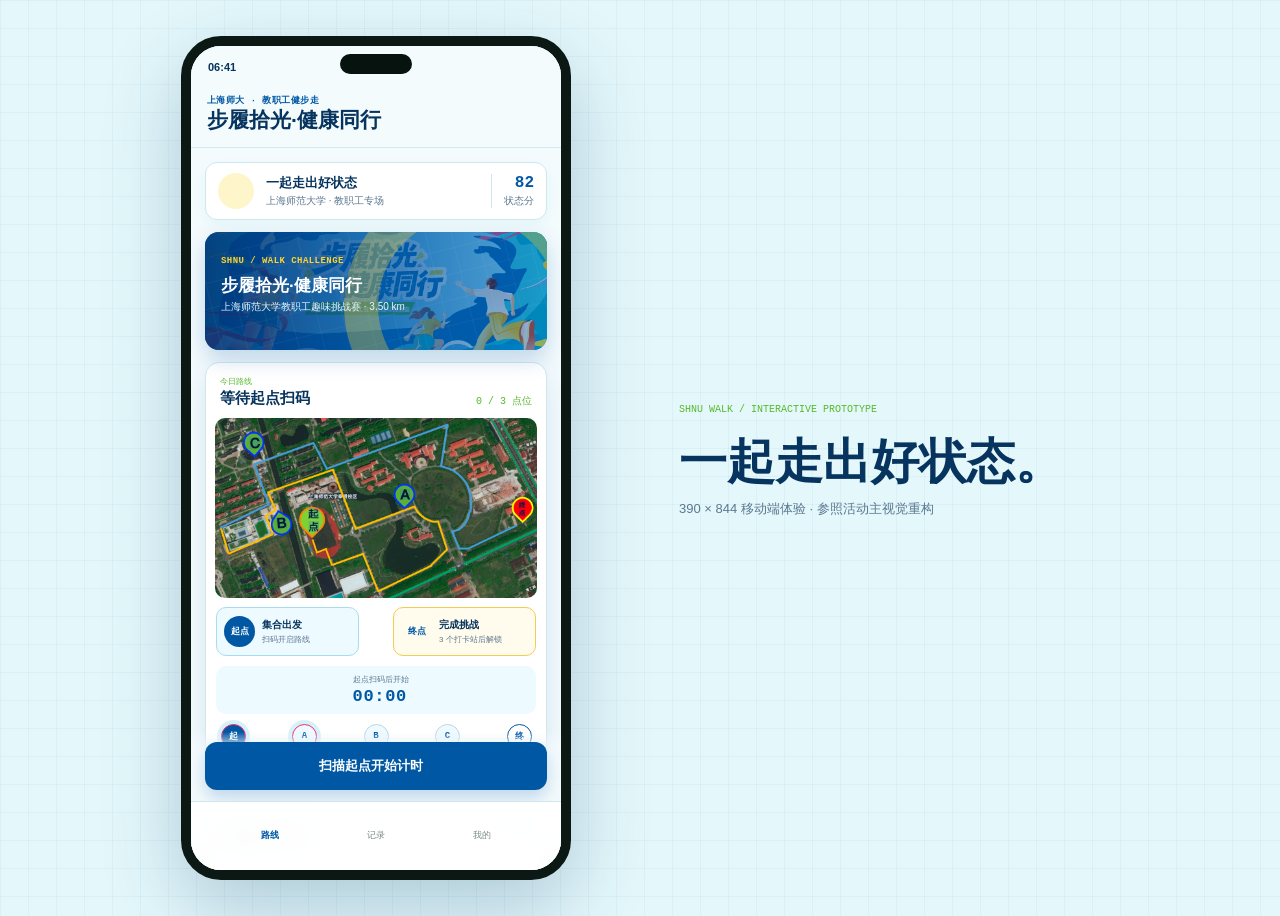
==== commit de7280a3: "fix: correct activity title and simplify route display Correct the event name while preserving exist" ====
--- a/ui-prototype/index.html
+++ b/ui-prototype/index.html
@@ -4,12 +4,12 @@
     <meta charset="UTF-8" />
     <meta name="viewport" content="width=device-width, initial-scale=1, viewport-fit=cover" />
     <meta name="theme-color" content="#f4fbfd" />
-    <title>步履时光·健康同行</title>
+    <title>步履拾光·健康同行</title>
     <link rel="stylesheet" href="./styles.css" />
   </head>
   <body>
     <main class="stage">
-      <section class="phone" aria-label="步履时光·健康同行 H5 原型">
+      <section class="phone" aria-label="步履拾光·健康同行 H5 原型">
         <div class="phone-status" aria-hidden="true">
           <span id="statusTime">12:42</span>
           <div class="status-icons">
@@ -22,7 +22,7 @@
             <header class="app-header">
               <div>
                 <p class="eyebrow">上海师大 · 教职工健步走</p>
-                <h1>步履时光·健康同行</h1>
+                <h1>步履拾光·健康同行</h1>
               </div>
               <button class="icon-button avatar-button" data-action="profile" aria-label="打开个人中心" title="个人中心">
                 <i data-lucide="user-round"></i>
@@ -42,10 +42,9 @@
               <section class="challenge-banner">
                 <div class="banner-copy">
                   <span class="mono-label">SHNU / WALK CHALLENGE</span>
-                  <h2>步履时光·健康同行</h2>
+                  <h2>步履拾光·健康同行</h2>
                   <p>上海师范大学教职工趣味挑战赛 · 3.50 km</p>
                 </div>
-                <div class="time-badge"><b>15–20</b><span>分钟</span></div>
                 <div class="banner-grid" aria-hidden="true"></div>
               </section>
 
@@ -137,7 +136,7 @@
               <section class="certificate-card" id="certificateCard">
                 <div class="certificate-top">
                   <span class="mono-label">SHNU WALK / CHALLENGE COMPLETE</span>
-                  <h2>步履时光·健康同行</h2>
+                  <h2>步履拾光·健康同行</h2>
                   <p>上海师范大学教职工趣味挑战赛 · 3.50 km · 3/3 点位完成</p>
                   <div class="complete-seal"><i data-lucide="check"></i></div>
                 </div>
@@ -182,7 +181,7 @@
                 <div class="section-heading compact"><div><span class="section-kicker">RECENT</span><h3>最近活动</h3></div></div>
                 <article class="history-item">
                   <div class="history-date"><b>04</b><span>AUG</span></div>
-                  <div><strong>步履时光·健康同行</strong><span>3.50 km · 45 分钟</span></div>
+                  <div><strong>步履拾光·健康同行</strong><span>3.50 km · 45 分钟</span></div>
                   <span class="history-status">完成</span>
                 </article>
                 <article class="history-item muted">
--- a/ui-prototype/styles.css
+++ b/ui-prototype/styles.css
@@ -109,12 +109,9 @@
 .challenge-banner { position: relative; min-height: 118px; overflow: hidden; display: flex; justify-content: space-between; align-items: flex-start; padding: 17px 16px; margin-bottom: 12px; border: 0; border-radius: 14px; color: white; background: var(--deep); box-shadow: 0 9px 22px rgba(0, 88, 165, .22); }
 .challenge-banner::before { content: ""; position: absolute; inset: 0; background: linear-gradient(90deg, rgba(0, 50, 115, .9) 0%, rgba(0, 88, 165, .76) 52%, rgba(0, 88, 165, .34)), url("./assets/shnu-hero.png") center / cover; opacity: .92; }
 .challenge-banner::after { content: ""; position: absolute; right: -45px; bottom: -80px; width: 180px; height: 180px; border-radius: 50%; border: 34px solid rgba(255, 210, 46, 0.32); }
-.banner-copy { position: relative; z-index: 2; max-width: 246px; }
+.banner-copy { position: relative; z-index: 2; }
 .banner-copy h2 { margin: 8px 0 4px; font-size: 17px; line-height: 1.25; }
 .banner-copy p { margin: 0; color: #e2f7ff; font-size: 10px; }
-.time-badge { position: relative; z-index: 2; padding-top: 21px; text-align: right; }
-.time-badge b { display: block; font: 700 16px var(--mono); color: var(--yellow); }
-.time-badge span { font-size: 9px; color: #e2f7ff; }
 .banner-grid { position: absolute; inset: 0; opacity: .12; background-image: linear-gradient(rgba(255,255,255,.4) 1px, transparent 1px), linear-gradient(90deg, rgba(255,255,255,.4) 1px, transparent 1px); background-size: 20px 20px; transform: rotate(-14deg) scale(1.25); }
 
 .map-card { overflow: hidden; margin-bottom: 16px; border: 1px solid var(--line); border-radius: 14px; background: var(--white); box-shadow: var(--shadow); }
@@ -181,7 +178,6 @@
 .station-info span { display: block; margin-top: 3px; font-size: 9px; color: var(--muted); }
 .station-meta { text-align: right; }
 .station-meta b { display: block; font: 500 9px var(--mono); color: var(--green); }
-.station-meta span { display: block; margin-top: 4px; font-size: 9px; color: var(--muted); }
 
 .sticky-cta { position: absolute; z-index: 10; left: 0; right: 0; bottom: 68px; padding: 10px 14px 12px; background: linear-gradient(transparent, var(--paper) 26%); }
 .phone.detail-mode .sticky-cta { bottom: 0; padding-bottom: 16px; }
